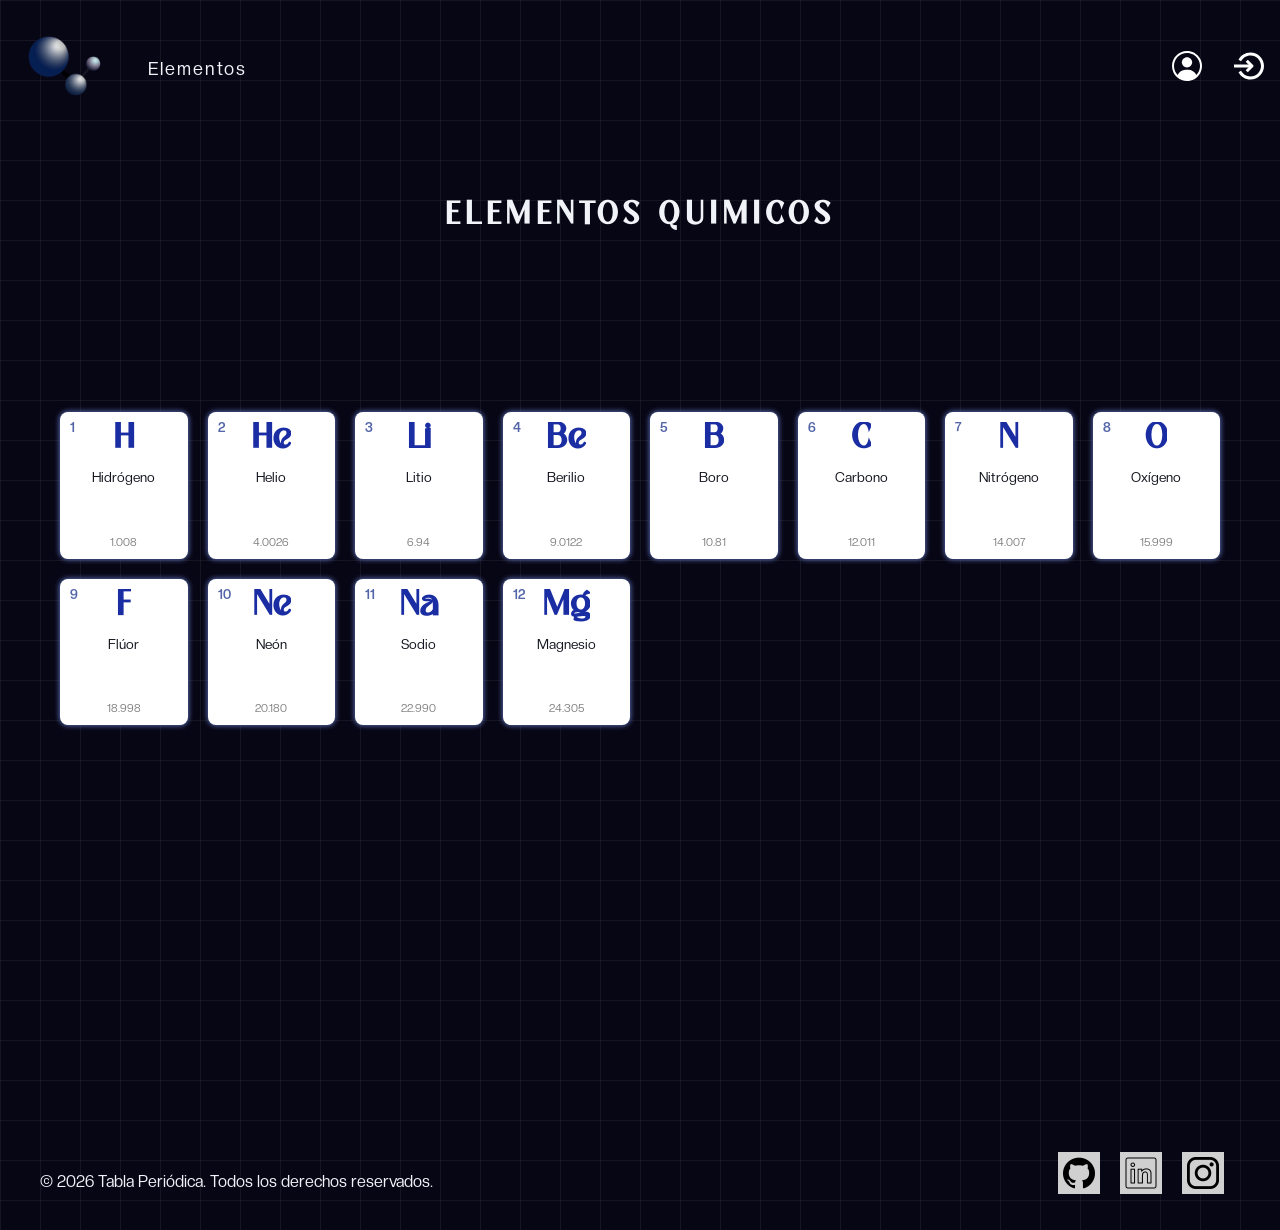
==== index.html @ aaf85529 "corrección de comentario" ====
<!DOCTYPE html>
<html lang="en">
<head>
    <meta charset="UTF-8">
    <meta name="viewport" content="width=device-width, initial-scale=1.0">
    <link rel="stylesheet" href="./css/global.css">
    <link rel="stylesheet" href="./css/components.css">
    <link rel="stylesheet" href="./css/animations.css">
    <link rel="stylesheet" href="./css/pages/home.css">
    <link rel="shortcut icon" href="./assets/img/logo01.png" type="image/x-icon">
    <title>Tabla de elementos</title>
</head>

<body class="hero">
    
    <header>
        <nav>
            <ul> 
                <li><img id="logo" src="./assets/img/logo01.png" alt="logo"></li>
                <li><a href="#" id="elementos">Elementos</a></li>
                <li><a href="./perfil.html" class="nav-shadow-icon"><img src="./assets/img/perfil.svg" alt="Perfil"></a></li>
                <li><a href="./login.html" class="nav-shadow-icon"><img src="./assets/img/login.svg" alt="Login"></a></li>
            </ul>
        </nav>
    </header>
    <main>
        <h1 class="home-title">Elementos Quimicos</h1>
        <section id="sect-card">
           <a href="#modal-h" class="card-link">
                <article class="card">
                    <span class="atomic-number">1</span>
                    <h3>H</h3>
                    <p class="name">Hidrógeno</p>
                    <span class="atomic-mass">1.008</span>
                </article>
            </a>

            <article class="card">
                <span class="atomic-number">2</span>
                <h3>He</h3>
                <p class="name">Helio</p>
                <span class="atomic-mass">4.0026</span>
            </article>

            <article class="card">
                <span class="atomic-number">3</span>
                <h3>Li</h3>
                <p class="name">Litio</p>
                <span class="atomic-mass">6.94</span>
            </article>

            <article class="card">
                <span class="atomic-number">4</span>
                <h3>Be</h3>
                <p class="name">Berilio</p>
                <span class="atomic-mass">9.0122</span>
            </article>

            <article class="card">
                <span class="atomic-number">5</span>
                <h3>B</h3>
                <p class="name">Boro</p>
                <span class="atomic-mass">10.81</span>
            </article>

            <article class="card">
                <span class="atomic-number">6</span>
                <h3>C</h3>
                <p class="name">Carbono</p>
                <span class="atomic-mass">12.011</span>
            </article>

            <article class="card">
                <span class="atomic-number">7</span>
                <h3>N</h3>
                <p class="name">Nitrógeno</p>
                <span class="atomic-mass">14.007</span>
            </article>

            <article class="card">
                <span class="atomic-number">8</span>
                <h3>O</h3>
                <p class="name">Oxígeno</p>
                <span class="atomic-mass">15.999</span>
            </article>

            <article class="card">
                <span class="atomic-number">9</span>
                <h3>F</h3>
                <p class="name">Flúor</p>
                <span class="atomic-mass">18.998</span>
            </article>

            <article class="card">
                <span class="atomic-number">10</span>
                <h3>Ne</h3>
                <p class="name">Neón</p>
                <span class="atomic-mass">20.180</span>
            </article>

            <article class="card">
                <span class="atomic-number">11</span>
                <h3>Na</h3>
                <p class="name">Sodio</p>
                <span class="atomic-mass">22.990</span>
            </article>

            <article class="card">
                <span class="atomic-number">12</span>
                <h3>Mg</h3>
                <p class="name">Magnesio</p>
                <span class="atomic-mass">24.305</span>
            </article>
    
    </section>
    <!-- modal de card -->
    <div id="modal-h" class="modal">
        <div class="modal-content">
            <a href="#!" class="close-btn">&times;</a>
            
            <h2>Hidrógeno (H)</h2>
            <div class="modal-body">
                <p><strong>Número Atómico:</strong> 1</p>
                <p><strong>Masa Atómica:</strong> 1.008</p>
                <p><strong>Grupo:</strong> No metales</p>
                <p><strong>Descripción:</strong> Es el elemento químico más ligero que existe, su átomo está formado por un protón y un electrón...</p>
            </div>
        </div>
    </div>
            
    </main>
    <footer>
        <div id="text-footer">
            <p>&copy; 2026 Tabla Periódica. Todos los derechos reservados.</p>
        </div>
        
        <div id="redes">
            <a href="https://github.com/Salvatorum/proyecto-tabla-periodica" target="_blank" aria-label="GitHub"><img src="./assets/img/github.png" alt="github"></a>
            <a href="#" target="_blank" aria-label="LinkedIn"><img src="./assets/img/social.png" alt="LinkedIn"></a>
            <a href="#" target="_blank" aria-label="Instagram"><img src="./assets/img/logotipo-de-instagram.png" alt="Instagram"></a>
        </div>
    </footer>



</body>
</html>
---- css/global.css ----
/* Fuente para Títulos (Cranio) */
@font-face {
    font-family: 'Cranio';
    /* Salimos de la carpeta CSS con ../ y entramos a assets/fonts/cranio */
    src: url('../assets/fonts/cranio/Cranio.otf') format('opentype');
    font-weight: normal;
    font-style: normal;
}

/* Fuente para Textos Generales (Creato Display - Regular) */
@font-face {
    font-family: 'Creato Display';
    src: url('../assets/fonts/creato/CreatoDisplay-Regular.otf') format('opentype');
    font-weight: normal; /* Equivalente a 400 */
    font-style: normal;
}

/* Versión Bold de Creato */
@font-face {
    font-family: 'Creato Display';
    src: url('../assets/fonts/creato/CreatoDisplay-Bold.otf') format('opentype');
    font-weight: bold; /* Equivalente a 700 */
    font-style: normal;
}

:root {
    --bg-main: #14161f;          /* El fondo oscuro */
    --color-primary: #1A2DA3;    /* Azul fuerte para botones/destaques */
    --color-secondary: #5466A7;  /* Azul apagado para bordes/paneles */
    
    --hero-linear-color: rgba(116, 116, 116, 0.138);
    --hero-background-color: rgb(7, 6, 21);
    --nav-line-a: #F0F4F8;
    
    /* Agregados para asegurar lectura (Contraste) */
    --text-main: #F0F4F8;   
    --text-color-card: #14161f;     /* Blanco azulado para textos */
    --atomic-mass-color:gray;
    --bg-glass: rgba(84, 102, 167, 0.15); /* Transparencia usando su color secundario */
    --background-color-redes: rgb(208, 208, 208);
    --background-color-card: #ffffff;
    --background-color-modal-caja: #F0F4F8;
    --background-color-modal:rgba(7, 6, 21, 0.85);

    /* Tipografías */
    --font-titulos: 'Cranio', sans-serif;
    --font-textos: 'Creato Display', sans-serif;
}

* {
    margin: 0;
    padding: 0;
    box-sizing: border-box;
}

body {
    background-color: var(--bg-main);
    color: var(--text-main);
    font-family: var(--font-textos);
}

h1, h2, h3 {
    font-family: var(--font-titulos);
}
---- css/components.css ----
/*--  Header y navbar  --*/

.hero {
    background-color: var(--hero-background-color); /*var(--bg-main);*/
    background-image: 
        linear-gradient(var(--hero-linear-color) 1px, transparent 1px),
        linear-gradient(90deg, var(--hero-linear-color) 1px, transparent 1px);
        background-size: 40px 40px;

}
header nav {
    display: flex;
    align-items: center; 
    padding: 1em;
    gap: 2em; 
}

header nav ul {
    display: flex;
    align-items: center;
    gap: 2em; 
    margin: 0;
    padding: 0;
    flex-grow: 1; 
}

header nav ul li {
   list-style: none;
}


header nav ul li:nth-child(3) {
    margin-left: auto;
}
#logo {
    width: auto;
    height: 100px;
    border-radius: 2em;
}

header nav ul li a img {
    width: auto;
    height: 30px;
}
header nav ul li #elementos:hover,
.nav-shadow-icon:hover {
    box-shadow: 0 2px 0 0 var(--nav-line-a);
    transition: box-shadow 0.3s ease;
}
header nav ul li a {
   text-decoration: none;
   color: var(--text-main);
   font-size: large;
   letter-spacing: 2px;
}



header nav ul li #elementos:hover {
    box-shadow: 0 2px 0 0 var(--nav-line-a);
    transition: box-shadow 0.3s ease;
}

.nav-shadow-icon:hover{
    box-shadow: 0 2px 0 0 var(--nav-line-a);
    transition: box-shadow 0.3s ease;
}




/*-- Main --*/

main {
    min-height: 100vh;
}

/*-- Tarjetas --*/

.card {
    box-shadow: 0px 0px 5px 1px var(--color-secondary);
    padding: 10px;
    border-radius: 8px;
    display: flex;
    flex-direction: column;
    align-items: center;
    justify-content: center;
    position: relative; 
    aspect-ratio: 1 / 1.15; 
    background-color: var(--background-color-card); 
    color: var(--text-color-card);
    cursor: pointer;
    transition: transform 0.2s ease, box-shadow 0.3s ease;
}

.card:hover {
    transform: translateY(-5px);
    box-shadow: 0px 5px 15px 2px var(--color-primary);
}

.card .atomic-number {
    position: absolute;
    top: 8px;
    left: 10px;
    font-size: 0.8rem;
    font-weight: bold;
    color: var(--color-secondary); 
}

.card h3 {
    margin: 0;
    font-size: 2.2rem;
    font-family: var(--font-titulos);
    color: var(--color-primary); 
}

.card .name {
    margin: 5px 0 0 0;
    font-size: 0.85rem;
    text-transform: capitalize;
}

.card .atomic-mass {
    font-size: 0.7rem;
    color: var(--atomic-mass-color);
    margin-top: auto;
}

.card:hover {
    box-shadow: 0px 0px 10px 1px var(--color-primary);
}

.card h3 {
    white-space: nowrap;     
    overflow: hidden;        
    text-overflow: ellipsis; 
    margin-bottom: 0.2em;
    font-family: var(--font-titulos);
    color: var(--color-primary); 
}

.card-link {
    text-decoration: none;
    color: inherit;
    display: block;
}

.modal {
    display: none;
    position: fixed;
    top: 0;
    left: 0;
    width: 100vw;
    height: 100vh;
    background-color: var(--background-color-modal); 
    backdrop-filter: blur(5px); 
    z-index: 1000; 
    justify-content: center;
    align-items: center;
}

.modal:target {
    display: flex;
}

.modal-content {
    background-color: var(--background-color-modal-caja); 
    color: var(--bg-main); 
    padding: 30px;
    border-radius: 12px;
    max-width: 500px;
    width: 90%;
    position: relative; 
    box-shadow: 0px 10px 25px rgba(0, 0, 0, 0.5);
    border: 2px solid var(--color-primary); 
}


.close-btn {
    position: absolute;
    top: 10px;
    right: 15px;
    font-size: 2rem;
    color: var(--bg-main);
    text-decoration: none;
    font-weight: bold;
    transition: color 0.3s ease;
}

.close-btn:hover {
    color: var(--color-primary);
}

.modal-content h2 {
    color: var(--color-primary);
    margin-bottom: 15px;
    font-family: var(--font-titulos);
}

.modal-body p {
    margin-bottom: 10px;
    line-height: 1.5;
}



/* -- Footer -- */
footer{
    display: flex;
    justify-content: space-between;
    align-items: center;
    gap: 15px;
    padding: 20px 40px;
    margin-top: 2em;
}

#redes a {
    display: inline-flex; 
    align-items: center;
    justify-content: center;
    text-decoration: none;
    background-color: var(--background-color-redes);
    margin-right: 1em;
    margin-bottom: 1em;
    padding: 5px;
}

#redes img {
    width: 32px;
    height: auto;
    display: block;
    transition: transform 0.3s ease;
}

#redes a:hover img {
    transform: scale(1.15); 
}
---- css/pages/home.css ----
.home-title {
    text-align: center;
    margin-top: 2em;
    color: var(--text-main); 
    letter-spacing: 6px;
    text-transform: uppercase; 
}

#sect-card {
    display: grid;
    grid-template-columns: repeat(auto-fit, minmax(120px, 1fr));
    gap: 20px;
    padding: 20px;
    margin-top: 10em;
    max-width: 1200px; 
    width: 100%;
    margin-left: auto;
    margin-right: auto;
}
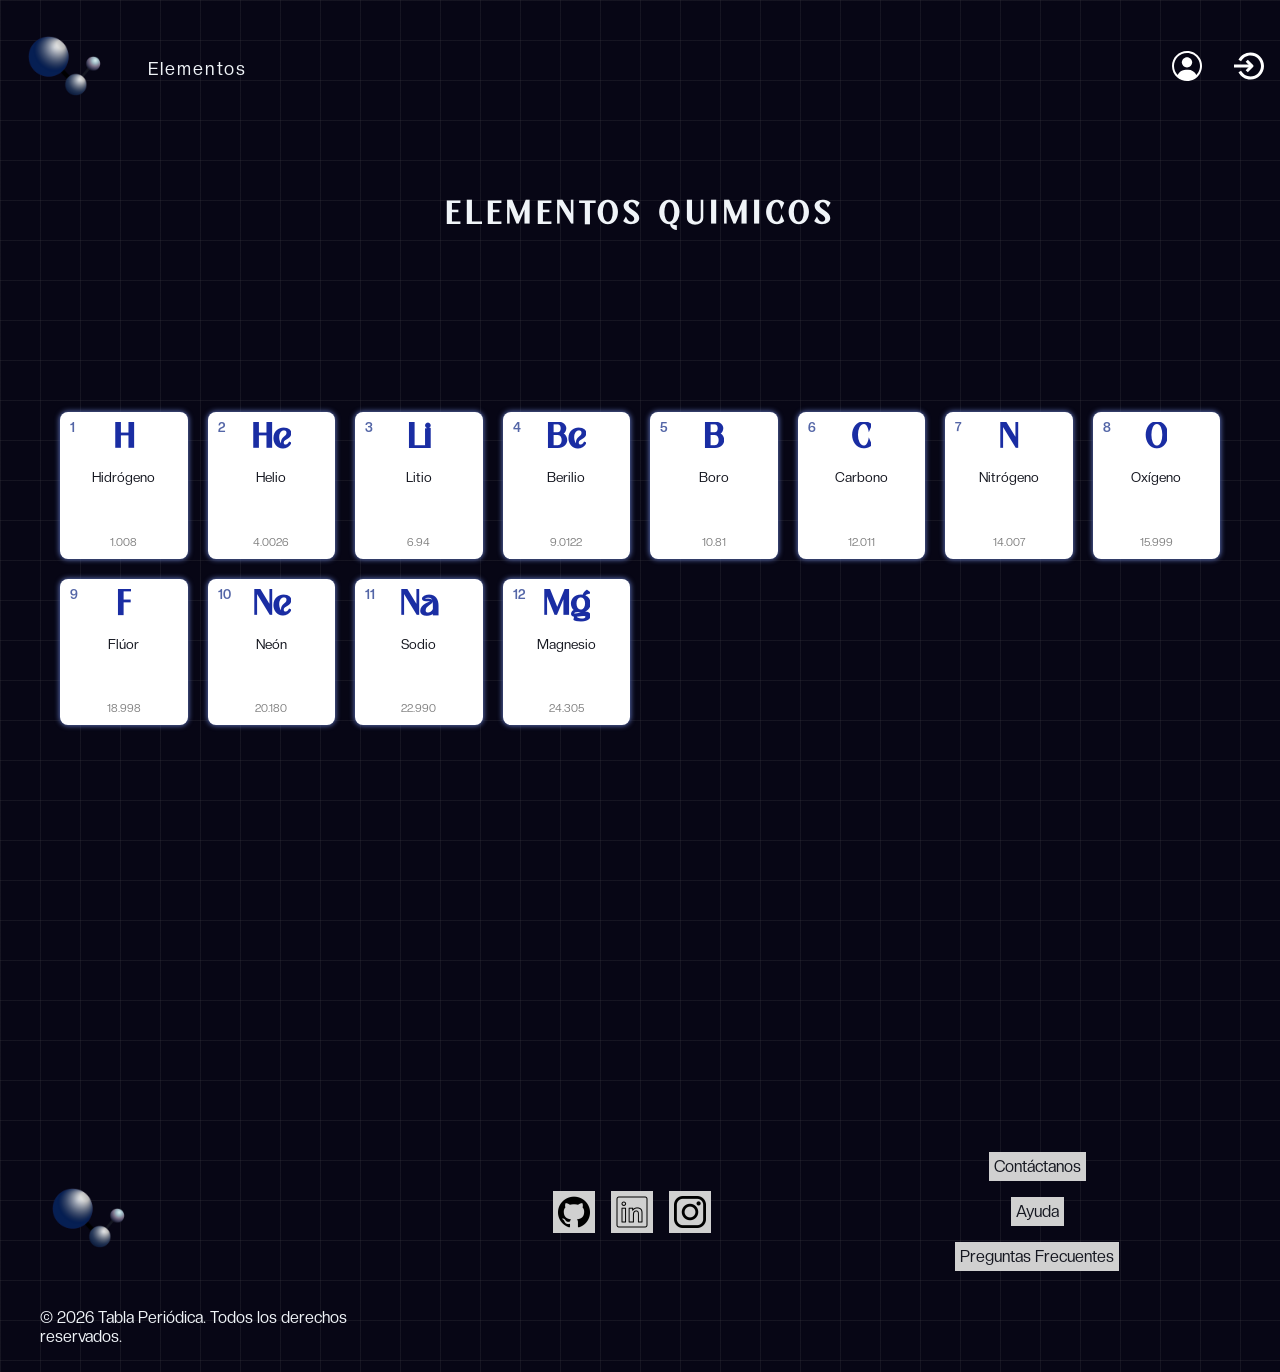
==== commit a2c2a990: "cambios en footer" ====
--- a/index.html
+++ b/index.html
@@ -130,14 +130,25 @@
             
     </main>
     <footer>
-        <div id="text-footer">
-            <p>&copy; 2026 Tabla Periódica. Todos los derechos reservados.</p>
+        <div id="logo-footer">
+            <img src="./assets/img/logo01.png" alt="logo">
         </div>
         
-        <div id="redes">
+        
+        <div class="redes">
             <a href="https://github.com/Salvatorum/proyecto-tabla-periodica" target="_blank" aria-label="GitHub"><img src="./assets/img/github.png" alt="github"></a>
             <a href="#" target="_blank" aria-label="LinkedIn"><img src="./assets/img/social.png" alt="LinkedIn"></a>
             <a href="#" target="_blank" aria-label="Instagram"><img src="./assets/img/logotipo-de-instagram.png" alt="Instagram"></a>
+        </div>
+
+        <div class="redes caja-ayuda">
+            <a href="#">Contáctanos</a>
+            <a href="#">Ayuda</a>
+            <a href="#">Preguntas Frecuentes</a>
+        </div>
+
+        <div id="text-footer">
+            <p>&copy; 2026 Tabla Periódica. Todos los derechos reservados.</p>
         </div>
     </footer>
 
--- a/css/global.css
+++ b/css/global.css
@@ -1,7 +1,6 @@
 /* Fuente para Títulos (Cranio) */
 @font-face {
     font-family: 'Cranio';
-    /* Salimos de la carpeta CSS con ../ y entramos a assets/fonts/cranio */
     src: url('../assets/fonts/cranio/Cranio.otf') format('opentype');
     font-weight: normal;
     font-style: normal;
@@ -32,15 +31,15 @@
     --hero-background-color: rgb(7, 6, 21);
     --nav-line-a: #F0F4F8;
     
-    /* Agregados para asegurar lectura (Contraste) */
-    --text-main: #F0F4F8;   
-    --text-color-card: #14161f;     /* Blanco azulado para textos */
-    --atomic-mass-color:gray;
-    --bg-glass: rgba(84, 102, 167, 0.15); /* Transparencia usando su color secundario */
+    /* lectura (Contraste) */
+    --text-main: #F0F4F8;        /* Blanco azulado para textos */
+    --text-color-card: #14161f;  /* texto en tarjetas blancas */
+    --atomic-mass-color: gray;
+    --bg-glass: rgba(84, 102, 167, 0.15); /* Transparencia color secundario */
     --background-color-redes: rgb(208, 208, 208);
     --background-color-card: #ffffff;
     --background-color-modal-caja: #F0F4F8;
-    --background-color-modal:rgba(7, 6, 21, 0.85);
+    --background-color-modal: rgba(7, 6, 21, 0.85);
 
     /* Tipografías */
     --font-titulos: 'Cranio', sans-serif;
@@ -61,7 +60,4 @@
 
 h1, h2, h3 {
     font-family: var(--font-titulos);
-}
-
-
-
+}
--- a/css/components.css
+++ b/css/components.css
@@ -1,14 +1,13 @@
-
 /*--  Header y navbar  --*/
 
 .hero {
-    background-color: var(--hero-background-color); /*var(--bg-main);*/
+    background-color: var(--hero-background-color);
     background-image: 
         linear-gradient(var(--hero-linear-color) 1px, transparent 1px),
         linear-gradient(90deg, var(--hero-linear-color) 1px, transparent 1px);
         background-size: 40px 40px;
-
-}
+}
+
 header nav {
     display: flex;
     align-items: center; 
@@ -29,10 +28,10 @@
    list-style: none;
 }
 
-
 header nav ul li:nth-child(3) {
     margin-left: auto;
 }
+
 #logo {
     width: auto;
     height: 100px;
@@ -43,32 +42,19 @@
     width: auto;
     height: 30px;
 }
+
 header nav ul li #elementos:hover,
 .nav-shadow-icon:hover {
     box-shadow: 0 2px 0 0 var(--nav-line-a);
     transition: box-shadow 0.3s ease;
 }
+
 header nav ul li a {
    text-decoration: none;
    color: var(--text-main);
    font-size: large;
    letter-spacing: 2px;
 }
-
-
-
-header nav ul li #elementos:hover {
-    box-shadow: 0 2px 0 0 var(--nav-line-a);
-    transition: box-shadow 0.3s ease;
-}
-
-.nav-shadow-icon:hover{
-    box-shadow: 0 2px 0 0 var(--nav-line-a);
-    transition: box-shadow 0.3s ease;
-}
-
-
-
 
 /*-- Main --*/
 
@@ -113,6 +99,10 @@
     font-size: 2.2rem;
     font-family: var(--font-titulos);
     color: var(--color-primary); 
+    white-space: nowrap;     
+    overflow: hidden;        
+    text-overflow: ellipsis; 
+    margin-bottom: 0.2em;
 }
 
 .card .name {
@@ -125,19 +115,6 @@
     font-size: 0.7rem;
     color: var(--atomic-mass-color);
     margin-top: auto;
-}
-
-.card:hover {
-    box-shadow: 0px 0px 10px 1px var(--color-primary);
-}
-
-.card h3 {
-    white-space: nowrap;     
-    overflow: hidden;        
-    text-overflow: ellipsis; 
-    margin-bottom: 0.2em;
-    font-family: var(--font-titulos);
-    color: var(--color-primary); 
 }
 
 .card-link {
@@ -176,7 +153,6 @@
     border: 2px solid var(--color-primary); 
 }
 
-
 .close-btn {
     position: absolute;
     top: 10px;
@@ -203,19 +179,30 @@
     line-height: 1.5;
 }
 
-
-
 /* -- Footer -- */
 footer{
-    display: flex;
-    justify-content: space-between;
-    align-items: center;
+    display: grid;
+    grid-template-columns: repeat(3, 1fr);
+    grid-template-rows: auto 50px; 
     gap: 15px;
     padding: 20px 40px;
     margin-top: 2em;
-}
-
-#redes a {
+    align-items: center
+    
+   
+}
+
+#logo-footer img{
+    z-index: -1;
+    width: 100px;
+    height: auto;
+}
+.redes {
+    display: flex;
+    justify-content: center;
+    flex-wrap: wrap; /* Permite que bajen si no hay espacio */
+}
+.redes a {
     display: inline-flex; 
     align-items: center;
     justify-content: center;
@@ -224,15 +211,29 @@
     margin-right: 1em;
     margin-bottom: 1em;
     padding: 5px;
-}
-
-#redes img {
+    color: var(--text-color-card);
+
+    transition: transform 0.3s ease;
+}
+.redes a:hover{
+    transform: scale(1.15); 
+}
+
+.redes img {
     width: 32px;
     height: auto;
     display: block;
     transition: transform 0.3s ease;
 }
 
-#redes a:hover img {
+.redes a:hover img {
     transform: scale(1.15); 
+}
+
+.caja-ayuda {
+    display: flex;
+    flex-direction: column; /* Alinea los enlaces uno abajo del otro */
+    align-items: center;    /* Centrado horizontal */
+    justify-content: center; /* Centrado vertical */
+    max-width: 100% !important; /* Evita que el max-width previo rompa el centrado en el grid */
 }
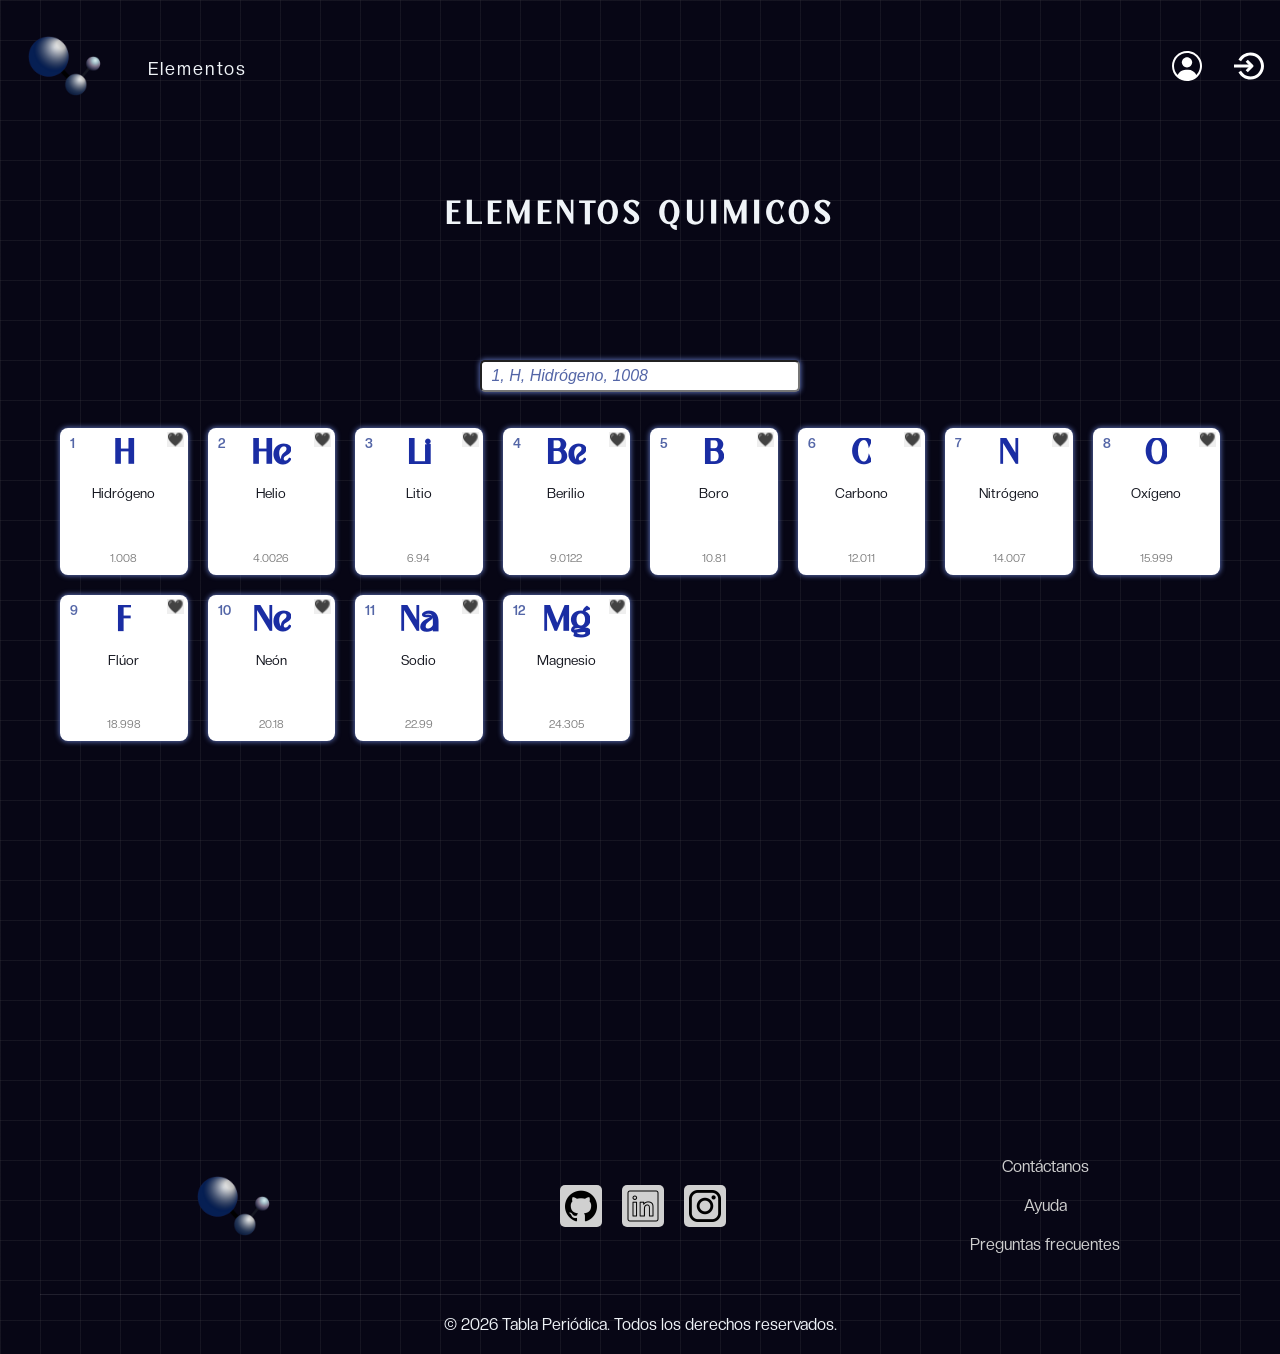
==== commit 73f29c82: "Tarjetas interactivas" ====
--- a/index.html
+++ b/index.html
@@ -25,94 +25,17 @@
     </header>
     <main>
         <h1 class="home-title">Elementos Quimicos</h1>
+
+        <div id="search-container">
+            <label for="search">
+                <input type="text" id="search" placeholder=" 1, H, Hidrógeno, 1008">
+            </label>
+        </div>
+        
+
         <section id="sect-card">
-           <a href="#modal-h" class="card-link">
-                <article class="card">
-                    <span class="atomic-number">1</span>
-                    <h3>H</h3>
-                    <p class="name">Hidrógeno</p>
-                    <span class="atomic-mass">1.008</span>
-                </article>
-            </a>
-
-            <article class="card">
-                <span class="atomic-number">2</span>
-                <h3>He</h3>
-                <p class="name">Helio</p>
-                <span class="atomic-mass">4.0026</span>
-            </article>
-
-            <article class="card">
-                <span class="atomic-number">3</span>
-                <h3>Li</h3>
-                <p class="name">Litio</p>
-                <span class="atomic-mass">6.94</span>
-            </article>
-
-            <article class="card">
-                <span class="atomic-number">4</span>
-                <h3>Be</h3>
-                <p class="name">Berilio</p>
-                <span class="atomic-mass">9.0122</span>
-            </article>
-
-            <article class="card">
-                <span class="atomic-number">5</span>
-                <h3>B</h3>
-                <p class="name">Boro</p>
-                <span class="atomic-mass">10.81</span>
-            </article>
-
-            <article class="card">
-                <span class="atomic-number">6</span>
-                <h3>C</h3>
-                <p class="name">Carbono</p>
-                <span class="atomic-mass">12.011</span>
-            </article>
-
-            <article class="card">
-                <span class="atomic-number">7</span>
-                <h3>N</h3>
-                <p class="name">Nitrógeno</p>
-                <span class="atomic-mass">14.007</span>
-            </article>
-
-            <article class="card">
-                <span class="atomic-number">8</span>
-                <h3>O</h3>
-                <p class="name">Oxígeno</p>
-                <span class="atomic-mass">15.999</span>
-            </article>
-
-            <article class="card">
-                <span class="atomic-number">9</span>
-                <h3>F</h3>
-                <p class="name">Flúor</p>
-                <span class="atomic-mass">18.998</span>
-            </article>
-
-            <article class="card">
-                <span class="atomic-number">10</span>
-                <h3>Ne</h3>
-                <p class="name">Neón</p>
-                <span class="atomic-mass">20.180</span>
-            </article>
-
-            <article class="card">
-                <span class="atomic-number">11</span>
-                <h3>Na</h3>
-                <p class="name">Sodio</p>
-                <span class="atomic-mass">22.990</span>
-            </article>
-
-            <article class="card">
-                <span class="atomic-number">12</span>
-                <h3>Mg</h3>
-                <p class="name">Magnesio</p>
-                <span class="atomic-mass">24.305</span>
-            </article>
-    
-    </section>
+            <!-- Tarjetas -->
+        </section>
     <!-- modal de card -->
     <div id="modal-h" class="modal">
         <div class="modal-content">
@@ -133,26 +56,41 @@
         <div id="logo-footer">
             <img src="./assets/img/logo01.png" alt="logo">
         </div>
-        
-        
-        <div class="redes">
-            <a href="https://github.com/Salvatorum/proyecto-tabla-periodica" target="_blank" aria-label="GitHub"><img src="./assets/img/github.png" alt="github"></a>
-            <a href="#" target="_blank" aria-label="LinkedIn"><img src="./assets/img/social.png" alt="LinkedIn"></a>
-            <a href="#" target="_blank" aria-label="Instagram"><img src="./assets/img/logotipo-de-instagram.png" alt="Instagram"></a>
-        </div>
 
-        <div class="redes caja-ayuda">
-            <a href="#">Contáctanos</a>
-            <a href="#">Ayuda</a>
-            <a href="#">Preguntas Frecuentes</a>
-        </div>
+       <nav aria-label="Redes sociales" class="nav-redes">
+            <ul>
+                <li>
+                    <a href="https://github.com/Salvatorum/proyecto-tabla-periodica" target="_blank" aria-label="GitHub">
+                        <img src="./assets/img/github.png" alt="">
+                    </a>
+                </li>
+                <li>
+                    <a href="#" target="_blank" aria-label="LinkedIn">
+                        <img src="./assets/img/social.png" alt="">
+                    </a>
+                </li>
+                <li>
+                    <a href="#" target="_blank" aria-label="Instagram">
+                        <img src="./assets/img/logotipo-de-instagram.png" alt="">
+                    </a>
+                </li>
+            </ul>
+        </nav>
+
+        <nav aria-label="Enlaces de ayuda" class="nav-ayuda">
+            <ul>
+                <li><a href="#">Contáctanos</a></li>
+                <li><a href="#">Ayuda</a></li>
+                <li><a href="#">Preguntas frecuentes</a></li>
+            </ul>
+        </nav>
 
         <div id="text-footer">
             <p>&copy; 2026 Tabla Periódica. Todos los derechos reservados.</p>
         </div>
     </footer>
 
-
+    <script type="module" src="./js/pages/home.js"></script>
 
 </body>
 </html>
--- a/css/components.css
+++ b/css/components.css
@@ -10,7 +10,6 @@
 
 header nav {
     display: flex;
-    align-items: center; 
     padding: 1em;
     gap: 2em; 
 }
@@ -76,6 +75,8 @@
     aspect-ratio: 1 / 1.15; 
     background-color: var(--background-color-card); 
     color: var(--text-color-card);
+    max-width: 10em;
+
     cursor: pointer;
     transition: transform 0.2s ease, box-shadow 0.3s ease;
 }
@@ -121,6 +122,13 @@
     text-decoration: none;
     color: inherit;
     display: block;
+}
+
+.card button {
+    position: absolute;
+    top: 4px;
+    right: 4px;
+    border: none;
 }
 
 .modal {
@@ -137,6 +145,9 @@
     align-items: center;
 }
 
+.modal.open-modal {
+    display: flex;
+}
 .modal:target {
     display: flex;
 }
@@ -179,61 +190,123 @@
     line-height: 1.5;
 }
 
+
+/* Buscador de elementos */
+#search {
+    border-radius: 5px;
+    padding: 5px;
+    font-size: 16px;              /* Tamaño de fuente cómodo para leer */
+    color: var(--text-color-card);
+    width: 20em;
+    box-shadow: 0px 0px 5px 1px var(--color-secondary);
+    transition: all 0.3s ease;    
+    outline: none;
+}
+#search:hover {
+    box-shadow: 0px 0px 5px 3px var(--color-secondary);
+}
+#search:focus {
+  box-shadow: 0px 0px 8px 4px var(--color-primary); 
+}
+#search::placeholder {
+    color: var(--color-secondary);
+    font-style: italic;
+}
+
+
+
 /* -- Footer -- */
 footer{
     display: grid;
     grid-template-columns: repeat(3, 1fr);
-    grid-template-rows: auto 50px; 
     gap: 15px;
     padding: 20px 40px;
     margin-top: 2em;
-    align-items: center
-    
-   
+    justify-items: center;
+    align-items: center;
+    width: 100%;
 }
 
 #logo-footer img{
     z-index: -1;
-    width: 100px;
-    height: auto;
-}
-.redes {
+    width: auto;
+    height: 100px;
+    display: block;
+    margin: 0 auto;
+}
+
+.nav-redes{
+    height: 50px;
     display: flex;
     justify-content: center;
-    flex-wrap: wrap; /* Permite que bajen si no hay espacio */
-}
-.redes a {
-    display: inline-flex; 
-    align-items: center;
+    align-items: center;
+}
+
+.nav-redes ul {
+    display: flex;
+    max-width: 10em;
+    justify-content:space-between;
+    align-items: center;
+    gap: 20px;
+}
+.nav-redes ul li {
+    list-style: none;
+     background-color: var(--background-color-redes);
+     padding: 5px;
+     border-radius: 5px;
+}
+
+.nav-redes ul li a{
+    display: flex;
     justify-content: center;
+    align-items: center;
     text-decoration: none;
-    background-color: var(--background-color-redes);
-    margin-right: 1em;
-    margin-bottom: 1em;
-    padding: 5px;
-    color: var(--text-color-card);
-
     transition: transform 0.3s ease;
 }
-.redes a:hover{
+
+.nav-redes ul li a:hover{
     transform: scale(1.15); 
 }
 
-.redes img {
+.nav-redes ul li a img {
     width: 32px;
     height: auto;
     display: block;
-    transition: transform 0.3s ease;
-}
-
-.redes a:hover img {
-    transform: scale(1.15); 
-}
-
-.caja-ayuda {
-    display: flex;
-    flex-direction: column; /* Alinea los enlaces uno abajo del otro */
-    align-items: center;    /* Centrado horizontal */
-    justify-content: center; /* Centrado vertical */
-    max-width: 100% !important; /* Evita que el max-width previo rompa el centrado en el grid */
-}+    
+}
+
+.nav-ayuda ul {
+    display: flex;
+    flex-direction: column;
+    align-items: center; 
+    gap: 10px;
+    list-style: none;
+}
+.nav-ayuda ul li {
+    padding: 5px;
+    text-align: center;
+}
+.nav-ayuda  a{
+text-decoration: none;
+color: var(--background-color-redes);
+}
+.nav-ayuda  a:hover{
+    text-decoration: underline;
+}
+
+#text-footer {
+    grid-column: 1 / -1; 
+    text-align: center;  
+    margin-top: 20px;
+    padding-top: 20px;
+    border-top: 1px solid rgba(255, 255, 255, 0.1);
+    justify-self: stretch;
+}
+
+@media (max-width: 799px) {
+    footer {
+    grid-template-columns: 1fr; 
+    gap: 25px
+    }
+}
+
--- a/css/pages/home.css
+++ b/css/pages/home.css
@@ -11,9 +11,15 @@
     grid-template-columns: repeat(auto-fit, minmax(120px, 1fr));
     gap: 20px;
     padding: 20px;
-    margin-top: 10em;
+    margin-top: 1em;
     max-width: 1200px; 
     width: 100%;
     margin-left: auto;
     margin-right: auto;
+}
+
+#search-container {
+    margin-top: 8em;
+    display: flex;
+    justify-content: center;
 }
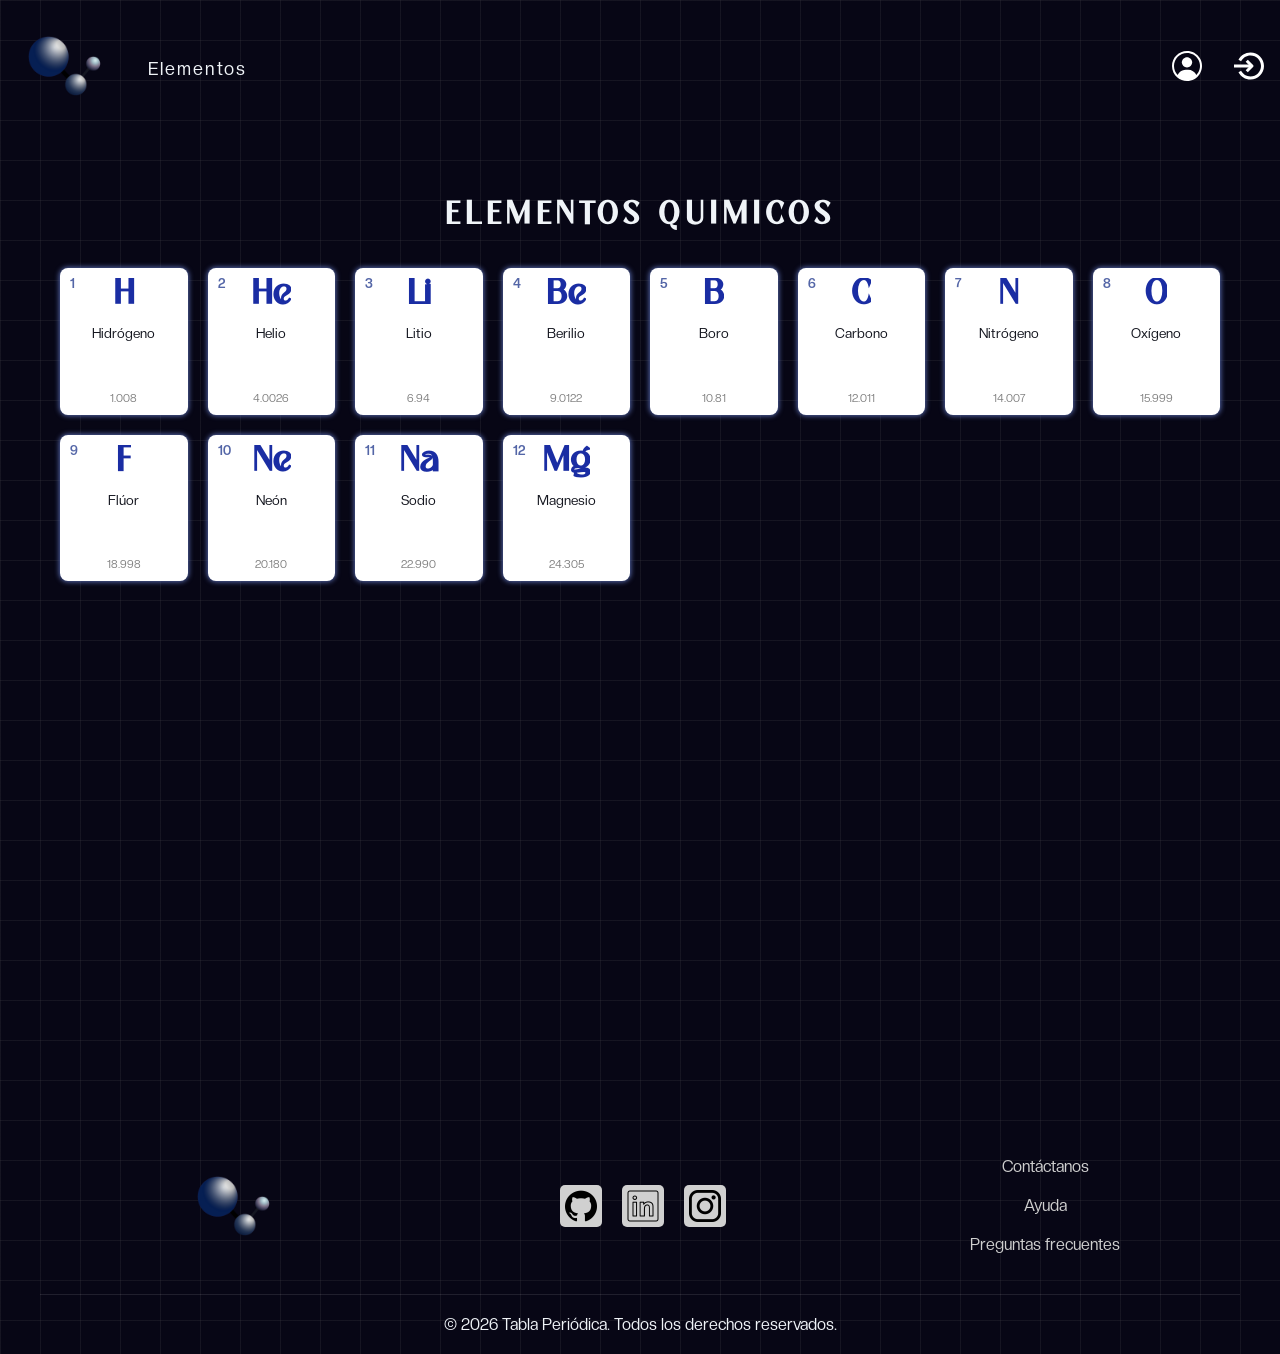
==== commit 7d152939: "arreglos" ====
--- a/index.html
+++ b/index.html
@@ -25,17 +25,94 @@
     </header>
     <main>
         <h1 class="home-title">Elementos Quimicos</h1>
+        <section id="sect-card">
+           <a href="#modal-h" class="card-link">
+                <article class="card">
+                    <span class="atomic-number">1</span>
+                    <h3>H</h3>
+                    <p class="name">Hidrógeno</p>
+                    <span class="atomic-mass">1.008</span>
+                </article>
+            </a>
 
-        <div id="search-container">
-            <label for="search">
-                <input type="text" id="search" placeholder=" 1, H, Hidrógeno, 1008">
-            </label>
-        </div>
-        
+            <article class="card">
+                <span class="atomic-number">2</span>
+                <h3>He</h3>
+                <p class="name">Helio</p>
+                <span class="atomic-mass">4.0026</span>
+            </article>
 
-        <section id="sect-card">
-            <!-- Tarjetas -->
-        </section>
+            <article class="card">
+                <span class="atomic-number">3</span>
+                <h3>Li</h3>
+                <p class="name">Litio</p>
+                <span class="atomic-mass">6.94</span>
+            </article>
+
+            <article class="card">
+                <span class="atomic-number">4</span>
+                <h3>Be</h3>
+                <p class="name">Berilio</p>
+                <span class="atomic-mass">9.0122</span>
+            </article>
+
+            <article class="card">
+                <span class="atomic-number">5</span>
+                <h3>B</h3>
+                <p class="name">Boro</p>
+                <span class="atomic-mass">10.81</span>
+            </article>
+
+            <article class="card">
+                <span class="atomic-number">6</span>
+                <h3>C</h3>
+                <p class="name">Carbono</p>
+                <span class="atomic-mass">12.011</span>
+            </article>
+
+            <article class="card">
+                <span class="atomic-number">7</span>
+                <h3>N</h3>
+                <p class="name">Nitrógeno</p>
+                <span class="atomic-mass">14.007</span>
+            </article>
+
+            <article class="card">
+                <span class="atomic-number">8</span>
+                <h3>O</h3>
+                <p class="name">Oxígeno</p>
+                <span class="atomic-mass">15.999</span>
+            </article>
+
+            <article class="card">
+                <span class="atomic-number">9</span>
+                <h3>F</h3>
+                <p class="name">Flúor</p>
+                <span class="atomic-mass">18.998</span>
+            </article>
+
+            <article class="card">
+                <span class="atomic-number">10</span>
+                <h3>Ne</h3>
+                <p class="name">Neón</p>
+                <span class="atomic-mass">20.180</span>
+            </article>
+
+            <article class="card">
+                <span class="atomic-number">11</span>
+                <h3>Na</h3>
+                <p class="name">Sodio</p>
+                <span class="atomic-mass">22.990</span>
+            </article>
+
+            <article class="card">
+                <span class="atomic-number">12</span>
+                <h3>Mg</h3>
+                <p class="name">Magnesio</p>
+                <span class="atomic-mass">24.305</span>
+            </article>
+    
+    </section>
     <!-- modal de card -->
     <div id="modal-h" class="modal">
         <div class="modal-content">
@@ -52,45 +129,9 @@
     </div>
             
     </main>
-    <footer>
-        <div id="logo-footer">
-            <img src="./assets/img/logo01.png" alt="logo">
-        </div>
-
-       <nav aria-label="Redes sociales" class="nav-redes">
-            <ul>
-                <li>
-                    <a href="https://github.com/Salvatorum/proyecto-tabla-periodica" target="_blank" aria-label="GitHub">
-                        <img src="./assets/img/github.png" alt="">
-                    </a>
-                </li>
-                <li>
-                    <a href="#" target="_blank" aria-label="LinkedIn">
-                        <img src="./assets/img/social.png" alt="">
-                    </a>
-                </li>
-                <li>
-                    <a href="#" target="_blank" aria-label="Instagram">
-                        <img src="./assets/img/logotipo-de-instagram.png" alt="">
-                    </a>
-                </li>
-            </ul>
-        </nav>
-
-        <nav aria-label="Enlaces de ayuda" class="nav-ayuda">
-            <ul>
-                <li><a href="#">Contáctanos</a></li>
-                <li><a href="#">Ayuda</a></li>
-                <li><a href="#">Preguntas frecuentes</a></li>
-            </ul>
-        </nav>
-
-        <div id="text-footer">
-            <p>&copy; 2026 Tabla Periódica. Todos los derechos reservados.</p>
-        </div>
+    <footer id="main-footer">
+        
     </footer>
-
-    <script type="module" src="./js/pages/home.js"></script>
-
+    <script type="module" src="./js/app.js"></script>
 </body>
 </html>
--- a/css/components.css
+++ b/css/components.css
@@ -126,9 +126,22 @@
 
 .card button {
     position: absolute;
-    top: 4px;
-    right: 4px;
+    top: 6px;
+    right: 6px;
+    background: transparent;
     border: none;
+    cursor: pointer;
+    font-size: 1.1rem;
+    transition: transform 0.2s ease; 
+}
+
+.card button:hover {
+    transform: scale(1.1);
+}
+
+.card button.activa {
+    transform: scale(0.9);
+    filter: drop-shadow(0 0 4px rgba(255, 0, 0, 0.5));
 }
 
 .modal {
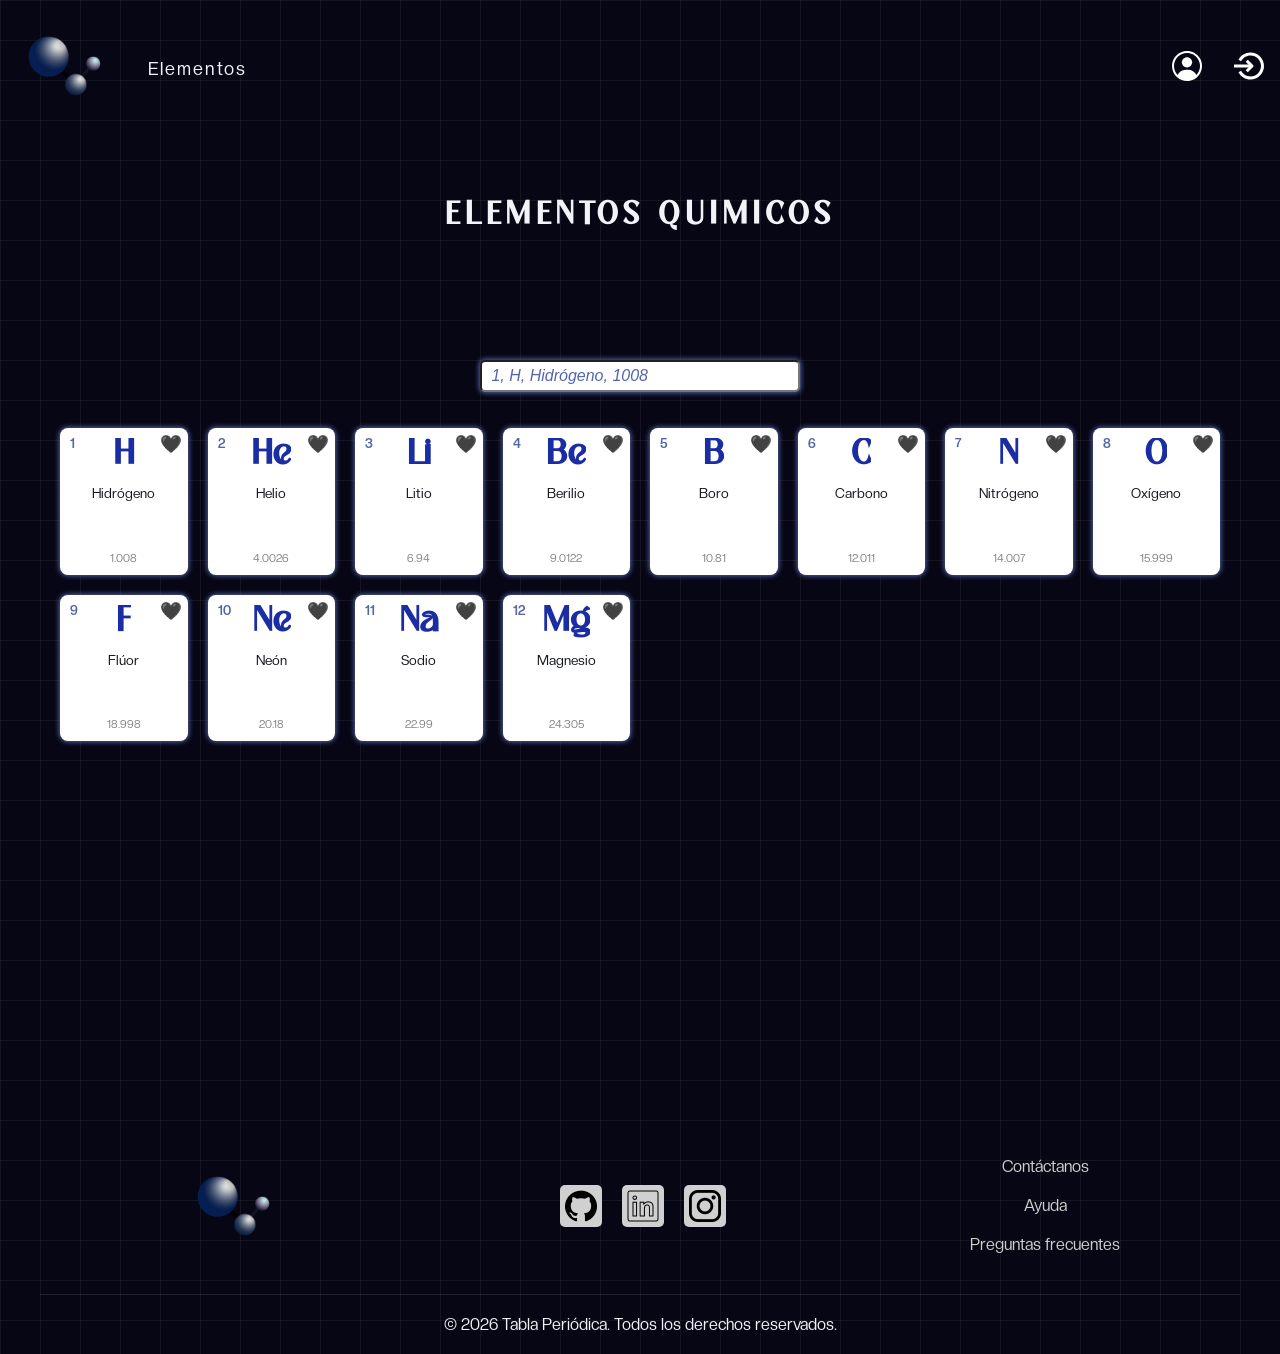
==== commit d744cf44: "corrección de error" ====
--- a/index.html
+++ b/index.html
@@ -8,111 +8,28 @@
     <link rel="stylesheet" href="./css/animations.css">
     <link rel="stylesheet" href="./css/pages/home.css">
     <link rel="shortcut icon" href="./assets/img/logo01.png" type="image/x-icon">
+    <script type="module" src="./js/app.js"></script>
     <title>Tabla de elementos</title>
 </head>
 
 <body class="hero">
     
-    <header>
-        <nav>
-            <ul> 
-                <li><img id="logo" src="./assets/img/logo01.png" alt="logo"></li>
-                <li><a href="#" id="elementos">Elementos</a></li>
-                <li><a href="./perfil.html" class="nav-shadow-icon"><img src="./assets/img/perfil.svg" alt="Perfil"></a></li>
-                <li><a href="./login.html" class="nav-shadow-icon"><img src="./assets/img/login.svg" alt="Login"></a></li>
-            </ul>
-        </nav>
+    <header id="main-header">
+        <!-- Inyectado por js desde-->
     </header>
     <main>
         <h1 class="home-title">Elementos Quimicos</h1>
+
+        <div id="search-container">
+            <label for="search">
+                <input type="text" id="search" placeholder=" 1, H, Hidrógeno, 1008">
+            </label>
+        </div>
+        
+
         <section id="sect-card">
-           <a href="#modal-h" class="card-link">
-                <article class="card">
-                    <span class="atomic-number">1</span>
-                    <h3>H</h3>
-                    <p class="name">Hidrógeno</p>
-                    <span class="atomic-mass">1.008</span>
-                </article>
-            </a>
-
-            <article class="card">
-                <span class="atomic-number">2</span>
-                <h3>He</h3>
-                <p class="name">Helio</p>
-                <span class="atomic-mass">4.0026</span>
-            </article>
-
-            <article class="card">
-                <span class="atomic-number">3</span>
-                <h3>Li</h3>
-                <p class="name">Litio</p>
-                <span class="atomic-mass">6.94</span>
-            </article>
-
-            <article class="card">
-                <span class="atomic-number">4</span>
-                <h3>Be</h3>
-                <p class="name">Berilio</p>
-                <span class="atomic-mass">9.0122</span>
-            </article>
-
-            <article class="card">
-                <span class="atomic-number">5</span>
-                <h3>B</h3>
-                <p class="name">Boro</p>
-                <span class="atomic-mass">10.81</span>
-            </article>
-
-            <article class="card">
-                <span class="atomic-number">6</span>
-                <h3>C</h3>
-                <p class="name">Carbono</p>
-                <span class="atomic-mass">12.011</span>
-            </article>
-
-            <article class="card">
-                <span class="atomic-number">7</span>
-                <h3>N</h3>
-                <p class="name">Nitrógeno</p>
-                <span class="atomic-mass">14.007</span>
-            </article>
-
-            <article class="card">
-                <span class="atomic-number">8</span>
-                <h3>O</h3>
-                <p class="name">Oxígeno</p>
-                <span class="atomic-mass">15.999</span>
-            </article>
-
-            <article class="card">
-                <span class="atomic-number">9</span>
-                <h3>F</h3>
-                <p class="name">Flúor</p>
-                <span class="atomic-mass">18.998</span>
-            </article>
-
-            <article class="card">
-                <span class="atomic-number">10</span>
-                <h3>Ne</h3>
-                <p class="name">Neón</p>
-                <span class="atomic-mass">20.180</span>
-            </article>
-
-            <article class="card">
-                <span class="atomic-number">11</span>
-                <h3>Na</h3>
-                <p class="name">Sodio</p>
-                <span class="atomic-mass">22.990</span>
-            </article>
-
-            <article class="card">
-                <span class="atomic-number">12</span>
-                <h3>Mg</h3>
-                <p class="name">Magnesio</p>
-                <span class="atomic-mass">24.305</span>
-            </article>
-    
-    </section>
+            <!-- Tarjetas -->
+        </section>
     <!-- modal de card -->
     <div id="modal-h" class="modal">
         <div class="modal-content">
@@ -132,6 +49,9 @@
     <footer id="main-footer">
         
     </footer>
+
+    <script type="module" src="./js/pages/home.js"></script>
     <script type="module" src="./js/app.js"></script>
+
 </body>
 </html>
